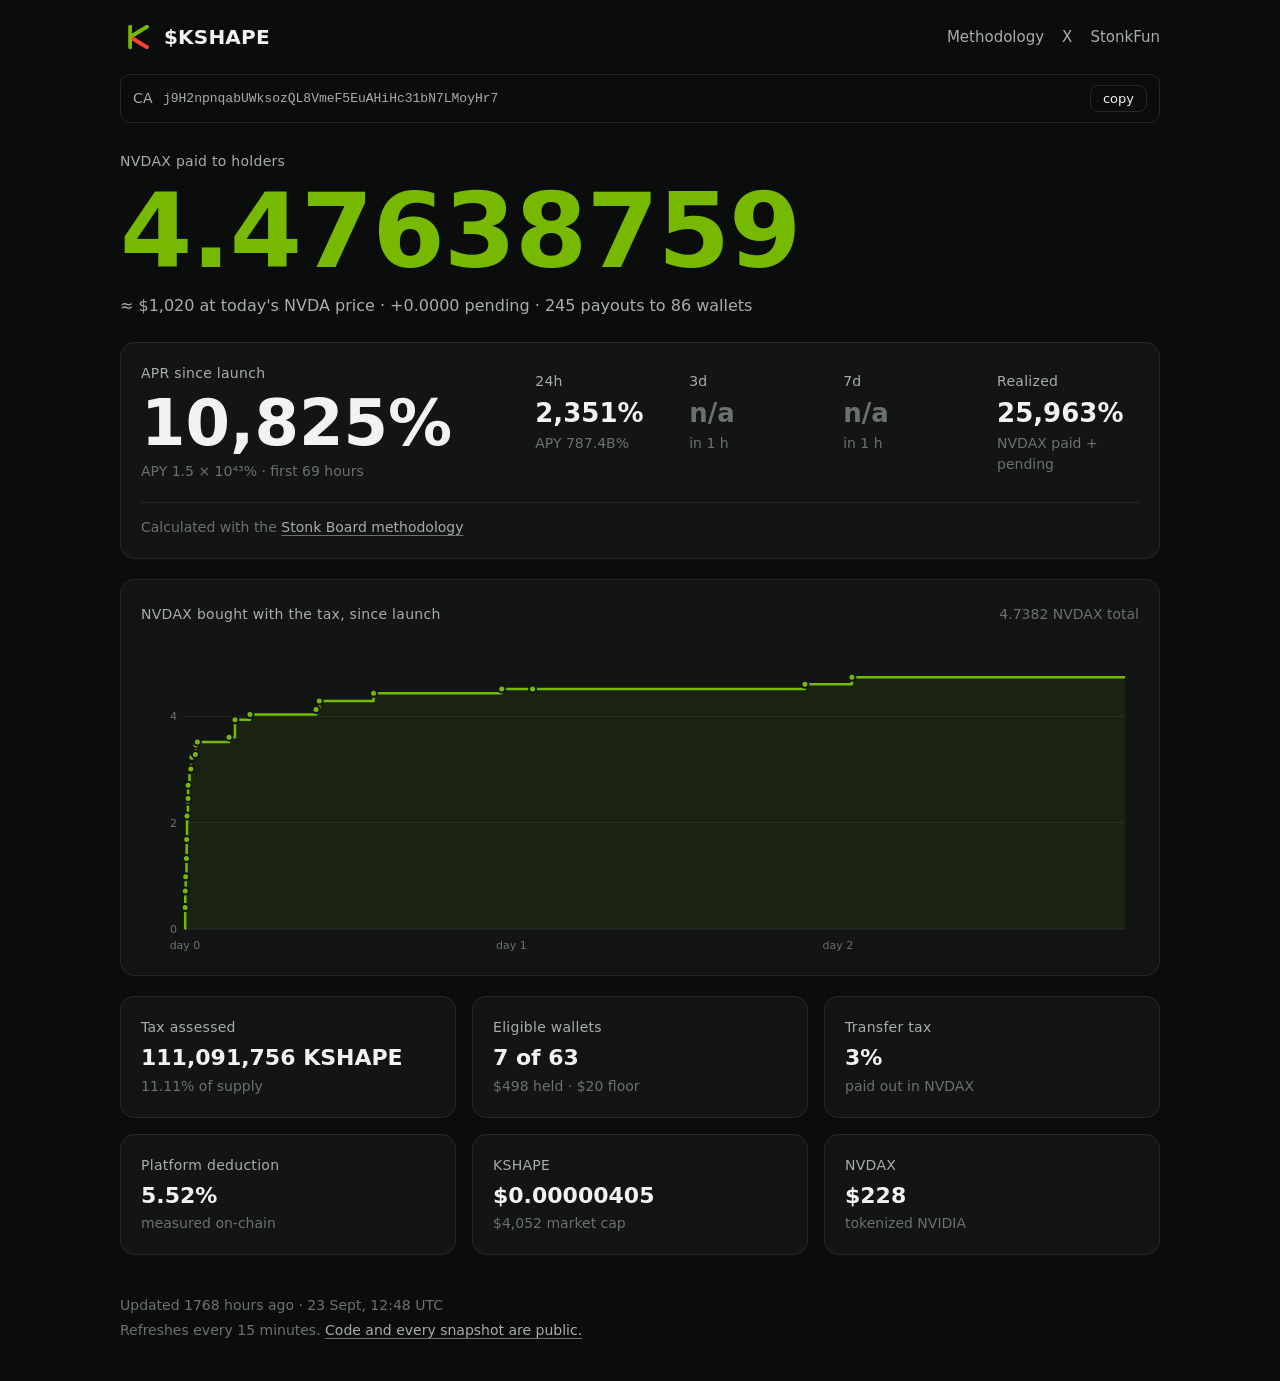
==== web/index.html @ 3027d532 "kshape.xyz v1: live NVDAX payouts and APR Dashboard, methodology page, and a 15-minute GitHub Action" ====
<!doctype html>
<html lang="en">
<head>
<meta charset="utf-8">
<meta name="viewport" content="width=device-width, initial-scale=1">
<title>$KSHAPE — NVDAX paid to holders</title>
<meta name="description" content="Live NVDAX payouts and APR for $KSHAPE, calculated with the Stonk Board methodology. Every number is sourced on-chain; code and data are public.">
<meta property="og:title" content="$KSHAPE — the bottom leg, paid in the top">
<meta property="og:description" content="Live NVDAX payouts and APR, every number sourced on-chain.">
<meta property="og:image" content="https://kshape.xyz/og.png">
<meta property="og:url" content="https://kshape.xyz/">
<meta name="twitter:card" content="summary_large_image">
<meta name="theme-color" content="#0b0d0c">
<link rel="icon" href="favicon.png">
<link rel="stylesheet" href="style.css?v=1">
</head>
<body>
<header class="top">
  <a class="brand" href="./"><img src="logo.png" alt="" width="34" height="34"><span>$KSHAPE</span></a>
  <nav>
    <a href="methodology.html">Methodology</a>
    <a href="https://x.com/kshapetoken" rel="noopener">X</a>
    <a id="lnk-pad" href="https://www.stonkfun.xyz/token/j9H2npnqabUWksozQL8VmeF5EuAHiHc31bN7LMoyHr7" rel="noopener">StonkFun</a>
  </nav>
</header>

<main>
  <section class="ca">
    <span class="label">CA</span>
    <code id="ca">j9H2npnqabUWksozQL8VmeF5EuAHiHc31bN7LMoyHr7</code>
    <button id="copy" type="button">copy</button>
  </section>

  <section class="hero">
    <p class="label">NVDAX paid to holders</p>
    <p class="big" id="paid">—</p>
    <p class="sub" id="paid-sub">&nbsp;</p>
  </section>

  <section class="card apr">
    <div class="apr-main">
      <p class="label">APR since launch</p>
      <p class="apr-num" id="apr-since">—</p>
      <p class="sub" id="apy-since">&nbsp;</p>
    </div>
    <div class="apr-windows">
      <div><p class="label">24h</p><p class="apr-small" id="apr-h24">—</p></div>
      <div><p class="label">3d</p><p class="apr-small" id="apr-d3">—</p></div>
      <div><p class="label">7d</p><p class="apr-small" id="apr-d7">—</p></div>
      <div><p class="label">Realized</p><p class="apr-small" id="apr-real">—</p></div>
    </div>
    <p class="method">Calculated with the <a href="methodology.html">Stonk Board methodology</a></p>
  </section>

  <section class="card chart-wrap">
    <div class="chart-head">
      <p class="label">NVDAX bought with the tax, since launch</p>
      <p class="sub" id="chart-total">&nbsp;</p>
    </div>
    <div id="chart" class="chart" role="img" aria-label="Cumulative NVDAX bought with the transfer tax since launch"></div>
    <div id="tip" class="tip" hidden></div>
  </section>

  <section class="grid">
    <div class="card"><p class="label">Tax assessed</p><p class="val" id="g-assessed">—</p><p class="sub" id="g-assessed-sub">&nbsp;</p></div>
    <div class="card"><p class="label">Eligible wallets</p><p class="val" id="g-elig">—</p><p class="sub" id="g-elig-sub">&nbsp;</p></div>
    <div class="card"><p class="label">Transfer tax</p><p class="val" id="g-tax">—</p><p class="sub">paid out in NVDAX</p></div>
    <div class="card"><p class="label">Platform deduction</p><p class="val" id="g-ded">—</p><p class="sub">measured on-chain</p></div>
    <div class="card"><p class="label">KSHAPE</p><p class="val" id="g-px">—</p><p class="sub" id="g-mcap">&nbsp;</p></div>
    <div class="card"><p class="label">NVDAX</p><p class="val" id="g-nv">—</p><p class="sub">tokenized NVIDIA</p></div>
  </section>
</main>

<footer>
  <p id="updated">&nbsp;</p>
  <p>Refreshes every 15 minutes. <a id="repo" href="https://github.com/rxxbt/kshape-site" rel="noopener">Code and every snapshot are public.</a></p>
</footer>
<script src="app.js?v=1"></script>
</body>
</html>
---- web/style.css ----
:root {
  --bg: #0b0d0c; --panel: #121513; --line: #232826;
  --text: #f2f2f0; --soft: #a9ada9; --dim: #6c716d;
  --green: #76b900; --red: #ff4136;
  --num: "Arial Black", "Archivo Black", "Helvetica Neue", system-ui, sans-serif;
  --ui: system-ui, -apple-system, "Segoe UI", Roboto, "Helvetica Neue", Arial, sans-serif;
  --mono: ui-monospace, SFMono-Regular, Menlo, Consolas, monospace;
}
* { box-sizing: border-box; }
html { -webkit-text-size-adjust: 100%; }
body { margin: 0; background: var(--bg); color: var(--text); font: 16px/1.5 var(--ui); }
a { color: var(--text); text-decoration-color: var(--dim); text-underline-offset: 3px; }
a:hover { text-decoration-color: var(--green); }
p { margin: 0; }

.top { display: flex; align-items: center; justify-content: space-between; gap: 16px;
  max-width: 1080px; margin: 0 auto; padding: 20px 20px 8px; }
.brand { display: flex; align-items: center; gap: 10px; text-decoration: none;
  font: 900 20px/1 var(--num); letter-spacing: .01em; }
.brand img { border-radius: 50%; }
nav { display: flex; gap: 18px; font-size: 15px; }
nav a { color: var(--soft); text-decoration: none; }
nav a:hover { color: var(--text); }

main { max-width: 1080px; margin: 0 auto; padding: 0 20px 32px; }
.label { color: var(--soft); font-size: 14px; letter-spacing: .02em; }
.sub { color: var(--dim); font-size: 14px; margin-top: 4px; }
.card { background: var(--panel); border: 1px solid var(--line); border-radius: 14px; padding: 20px; }

.ca { display: flex; align-items: center; gap: 10px; margin: 12px 0 28px; padding: 10px 12px;
  border: 1px solid var(--line); border-radius: 10px; }
.ca code { font: 13px var(--mono); color: var(--soft); overflow: hidden; text-overflow: ellipsis;
  white-space: nowrap; flex: 1; min-width: 0; }
.ca button { background: none; border: 1px solid var(--line); color: var(--text); border-radius: 8px;
  padding: 5px 12px; font: 13px var(--ui); cursor: pointer; }
.ca button:hover { border-color: var(--green); }

.hero { margin-bottom: 24px; }
.big { font: 900 clamp(44px, 10vw, 104px)/1.02 var(--num); color: var(--green);
  letter-spacing: -.01em; margin-top: 6px; font-variant-numeric: tabular-nums; }
.hero .sub { font-size: 16px; color: var(--soft); margin-top: 10px; }

.apr { display: grid; grid-template-columns: 1.2fr 2fr; gap: 20px 32px; margin-bottom: 20px; }
.apr-num { font: 900 clamp(36px, 6vw, 64px)/1.05 var(--num); margin-top: 6px; }
.apr-windows { display: grid; grid-template-columns: repeat(4, 1fr); gap: 12px; align-content: center; }
.apr-small { font: 900 clamp(18px, 2.4vw, 26px)/1.2 var(--num); margin-top: 6px; }
.apr-small.na { color: var(--dim); }
.method { grid-column: 1 / -1; color: var(--dim); font-size: 14px;
  border-top: 1px solid var(--line); padding-top: 14px; }
.method a { color: var(--soft); }

.chart-wrap { position: relative; margin-bottom: 20px; }
.chart-head { display: flex; justify-content: space-between; align-items: baseline; gap: 12px;
  flex-wrap: wrap; margin-bottom: 10px; }
.chart svg { display: block; width: 100%; height: auto; }
.chart .grid-line { stroke: var(--line); stroke-width: 1; }
.chart .axis { fill: var(--dim); font: 11px var(--ui); }
.chart .line { fill: none; stroke: var(--green); stroke-width: 2.5; stroke-linejoin: round; }
.chart .area { fill: var(--green); opacity: .08; }
.chart .dot { fill: var(--green); stroke: var(--panel); stroke-width: 2; }
.chart .cursor { stroke: var(--soft); stroke-width: 1; stroke-dasharray: 3 3; }
.tip { position: absolute; pointer-events: auto; background: #1a1e1b; border: 1px solid var(--line);
  border-radius: 8px; padding: 8px 10px; font-size: 13px; line-height: 1.45; white-space: nowrap;
  box-shadow: 0 6px 20px rgba(0,0,0,.4); }
.tip b { font-family: var(--num); font-weight: 900; }
.tip a { color: var(--green); }

.grid { display: grid; grid-template-columns: repeat(3, 1fr); gap: 16px; }
.val { font: 900 22px/1.25 var(--num); margin-top: 6px; overflow-wrap: anywhere; }

footer { max-width: 1080px; margin: 0 auto; padding: 8px 20px 40px; color: var(--dim); font-size: 14px; }
footer p + p { margin-top: 4px; }
footer a { color: var(--soft); }

/* methodology page */
.doc { max-width: 760px; }
.doc h1 { font: 900 clamp(28px, 5vw, 40px)/1.15 var(--num); margin: 16px 0 8px; }
.doc h2 { font: 900 20px/1.3 var(--num); margin: 36px 0 10px; }
.doc p, .doc li { color: #d6d9d5; }
.doc p + p { margin-top: 12px; }
.doc ul { padding-left: 20px; } .doc li + li { margin-top: 6px; }
.doc code { font: 13px var(--mono); background: var(--panel); border: 1px solid var(--line);
  border-radius: 6px; padding: 1px 6px; overflow-wrap: anywhere; }
.doc .formula { font: 15px/1.6 var(--mono); background: var(--panel); border: 1px solid var(--line);
  border-radius: 10px; padding: 14px 16px; overflow-x: auto; color: var(--text); }
.doc table { width: 100%; border-collapse: collapse; font-size: 14px; margin-top: 8px; }
.doc th, .doc td { text-align: left; vertical-align: top; padding: 9px 10px 9px 0;
  border-bottom: 1px solid var(--line); }
.doc th { color: var(--soft); font-weight: 600; }
.doc .live { color: var(--green); font-family: var(--num); font-weight: 900; }

@media (max-width: 760px) {
  .apr { grid-template-columns: 1fr; }
  .apr-windows { grid-template-columns: repeat(2, 1fr); }
  .grid { grid-template-columns: 1fr 1fr; }
  nav { gap: 12px; font-size: 14px; }
}
@media (max-width: 420px) {
  .grid { gap: 10px; }
  .card { padding: 14px; border-radius: 12px; }
  .val { font-size: 17px; }
  .top { padding-top: 16px; }
  .brand { font-size: 18px; }
}
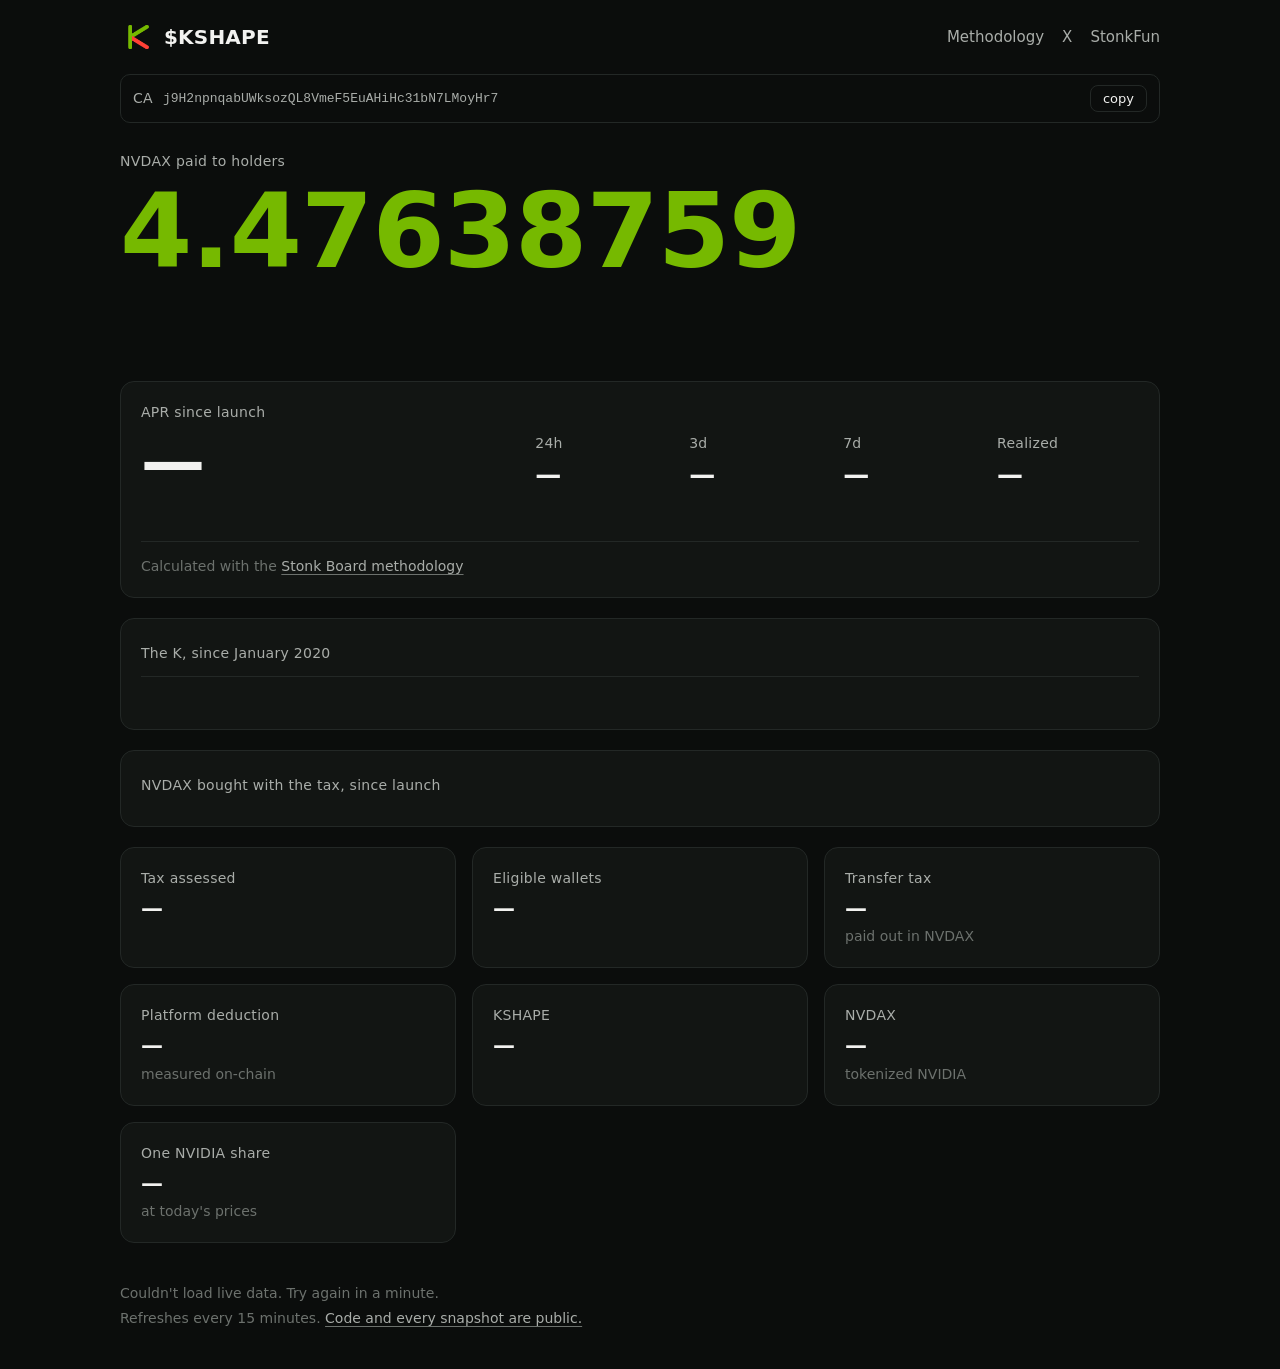
==== commit f5c0e268: "Add the K chart (NVDA vs real wages) and payouts in NVIDIA shares The K: weekly NVDA closes from Yah" ====
--- a/web/index.html
+++ b/web/index.html
@@ -34,6 +34,7 @@
   <section class="hero">
     <p class="label">NVDAX paid to holders</p>
     <p class="big" id="paid">—</p>
+    <p class="shares" id="paid-shares">&nbsp;</p>
     <p class="sub" id="paid-sub">&nbsp;</p>
   </section>
 
@@ -52,6 +53,16 @@
     <p class="method">Calculated with the <a href="methodology.html">Stonk Board methodology</a></p>
   </section>
 
+
+  <section class="card chart-wrap kcard">
+    <div class="chart-head">
+      <p class="label">The K, since January 2020</p>
+      <p class="sub" id="k-sub">&nbsp;</p>
+    </div>
+    <div id="kchart" class="chart" role="img" aria-label="NVDA share price against real average hourly earnings, indexed to January 2020"></div>
+    <p class="ksource" id="k-source">&nbsp;</p>
+  </section>
+
   <section class="card chart-wrap">
     <div class="chart-head">
       <p class="label">NVDAX bought with the tax, since launch</p>
@@ -68,6 +79,7 @@
     <div class="card"><p class="label">Platform deduction</p><p class="val" id="g-ded">—</p><p class="sub">measured on-chain</p></div>
     <div class="card"><p class="label">KSHAPE</p><p class="val" id="g-px">—</p><p class="sub" id="g-mcap">&nbsp;</p></div>
     <div class="card"><p class="label">NVDAX</p><p class="val" id="g-nv">—</p><p class="sub">tokenized NVIDIA</p></div>
+    <div class="card"><p class="label">One NVIDIA share</p><p class="val" id="g-share">—</p><p class="sub">at today's prices</p></div>
   </section>
 </main>
 
--- a/web/style.css
+++ b/web/style.css
@@ -102,3 +102,10 @@
   .top { padding-top: 16px; }
   .brand { font-size: 18px; }
 }
+
+.shares { font: 900 clamp(17px, 2.6vw, 24px)/1.3 var(--num); color: var(--text); margin-top: 8px; }
+.kcard .chart .nvda { fill: none; stroke: var(--green); stroke-width: 2.5; stroke-linejoin: round; }
+.kcard .chart .wage { fill: none; stroke: var(--red); stroke-width: 2.5; stroke-linejoin: round; }
+.kcard .chart .endlab { font: 900 13px var(--num); }
+.ksource { color: var(--dim); font-size: 13px; margin-top: 12px;
+  border-top: 1px solid var(--line); padding-top: 12px; }
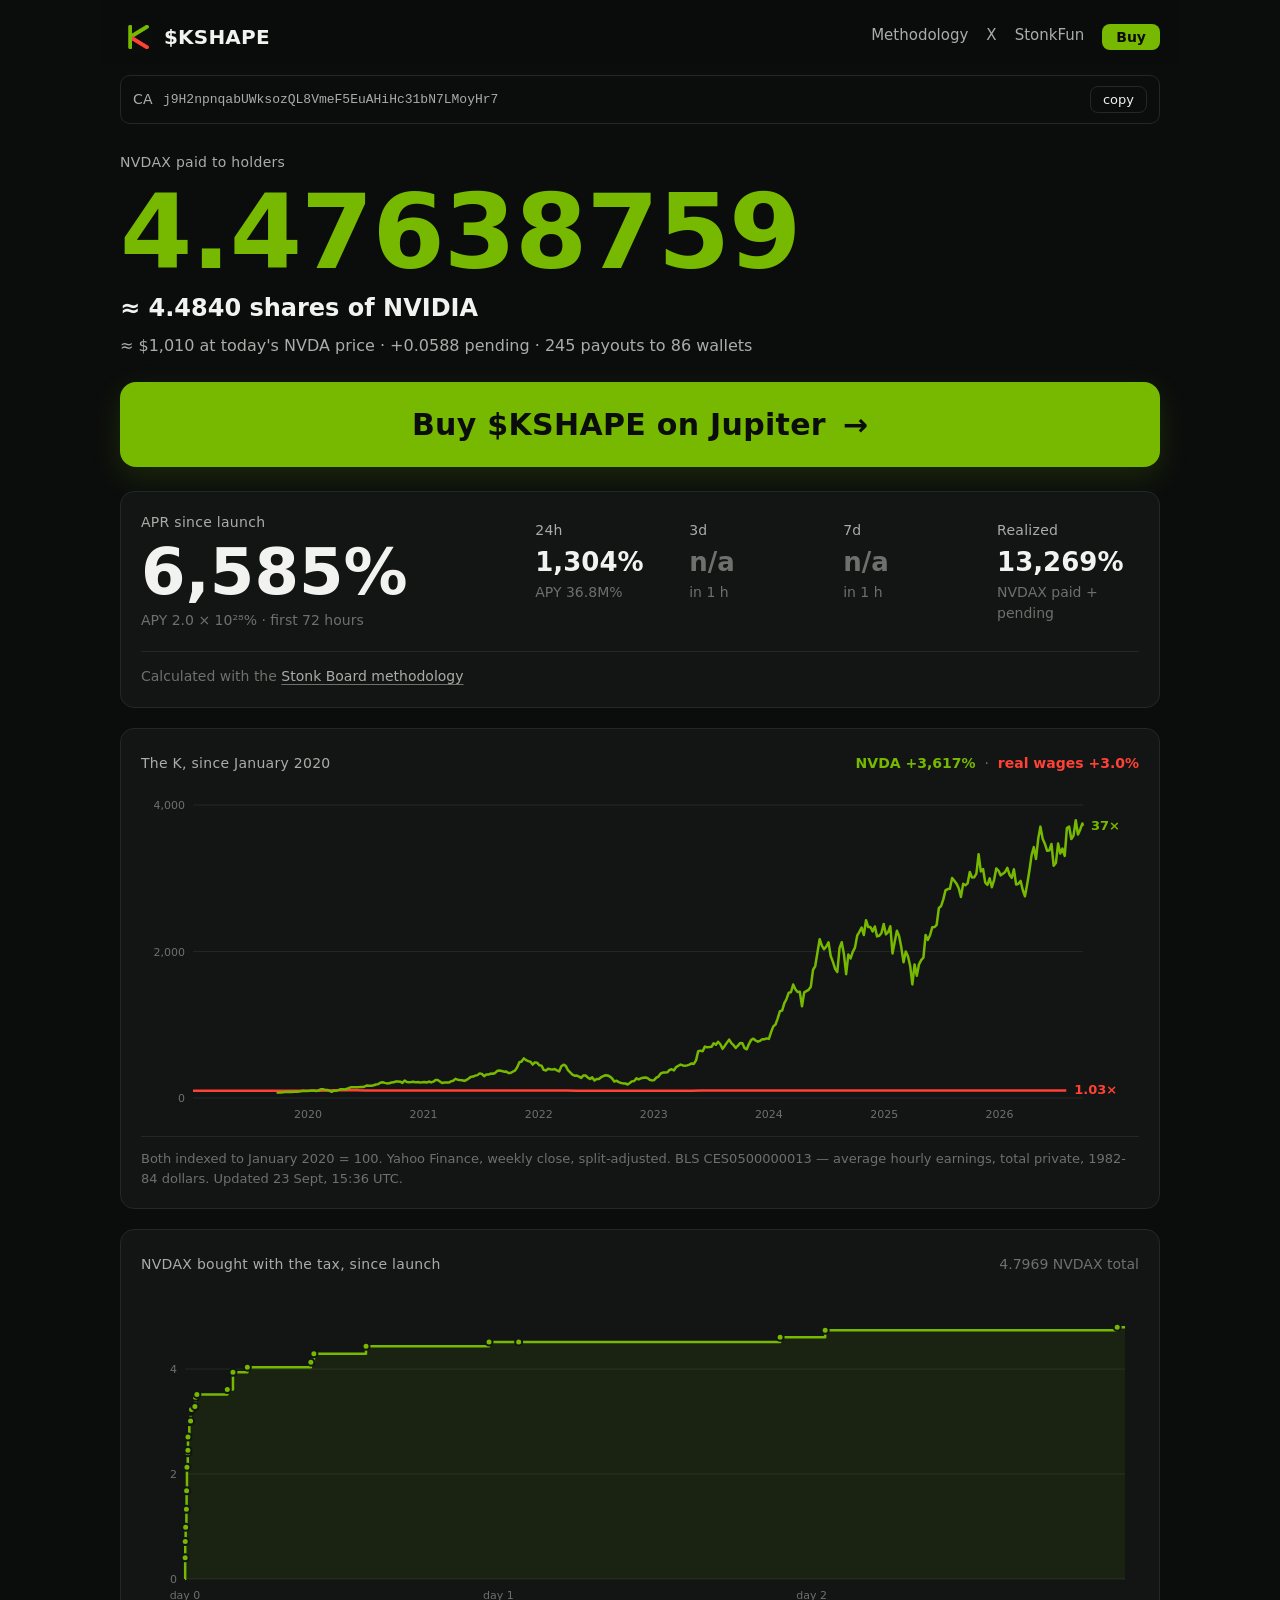
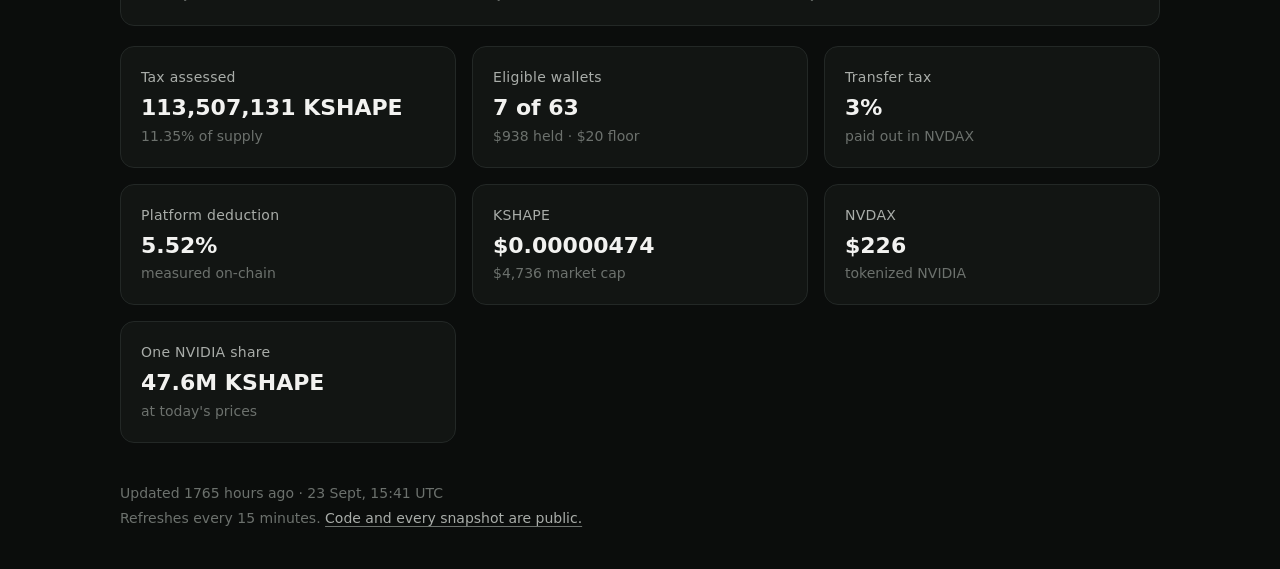
==== commit a7ec9e66: "Add a Jupiter buy button, sticky header, and formatting fixes Jupiter routes SOL -> NVDAX -> KSHAPE " ====
--- a/web/index.html
+++ b/web/index.html
@@ -21,6 +21,7 @@
     <a href="methodology.html">Methodology</a>
     <a href="https://x.com/kshapetoken" rel="noopener">X</a>
     <a id="lnk-pad" href="https://www.stonkfun.xyz/token/j9H2npnqabUWksozQL8VmeF5EuAHiHc31bN7LMoyHr7" rel="noopener">StonkFun</a>
+    <a class="buy-sm" href="https://jup.ag/swap/SOL-j9H2npnqabUWksozQL8VmeF5EuAHiHc31bN7LMoyHr7" target="_blank" rel="noopener">Buy</a>
   </nav>
 </header>
 
@@ -37,6 +38,10 @@
     <p class="shares" id="paid-shares">&nbsp;</p>
     <p class="sub" id="paid-sub">&nbsp;</p>
   </section>
+
+  <a class="buy" href="https://jup.ag/swap/SOL-j9H2npnqabUWksozQL8VmeF5EuAHiHc31bN7LMoyHr7" target="_blank" rel="noopener">
+    Buy $KSHAPE on Jupiter <span aria-hidden="true">→</span>
+  </a>
 
   <section class="card apr">
     <div class="apr-main">
--- a/web/style.css
+++ b/web/style.css
@@ -13,7 +13,8 @@
 a:hover { text-decoration-color: var(--green); }
 p { margin: 0; }
 
-.top { display: flex; align-items: center; justify-content: space-between; gap: 16px;
+.top { position: sticky; top: 0; z-index: 20; background: rgba(11, 13, 12, .88);
+  backdrop-filter: blur(10px); border-bottom: 1px solid transparent; display: flex; align-items: center; justify-content: space-between; gap: 16px;
   max-width: 1080px; margin: 0 auto; padding: 20px 20px 8px; }
 .brand { display: flex; align-items: center; gap: 10px; text-decoration: none;
   font: 900 20px/1 var(--num); letter-spacing: .01em; }
@@ -109,3 +110,15 @@
 .kcard .chart .endlab { font: 900 13px var(--num); }
 .ksource { color: var(--dim); font-size: 13px; margin-top: 12px;
   border-top: 1px solid var(--line); padding-top: 12px; }
+
+/* buy */
+.buy { display: block; margin: 0 0 24px; padding: clamp(18px, 3.4vw, 26px) 24px; border-radius: 16px;
+  background: var(--green); color: #0b0d0c; text-align: center; text-decoration: none;
+  font: 900 clamp(20px, 3.6vw, 30px)/1.1 var(--num); letter-spacing: .01em;
+  box-shadow: 0 10px 30px rgba(118, 185, 0, .16); transition: transform .12s ease, box-shadow .12s ease, filter .12s ease; }
+.buy:hover { filter: brightness(1.07); transform: translateY(-1px); box-shadow: 0 14px 36px rgba(118, 185, 0, .26); }
+.buy:active { transform: translateY(0); }
+.buy span { display: inline-block; margin-left: 6px; }
+.buy-sm { background: var(--green); color: #0b0d0c !important; border-radius: 8px; padding: 6px 14px;
+  font: 900 14px/1 var(--num); text-decoration: none; }
+.buy-sm:hover { filter: brightness(1.07); }
